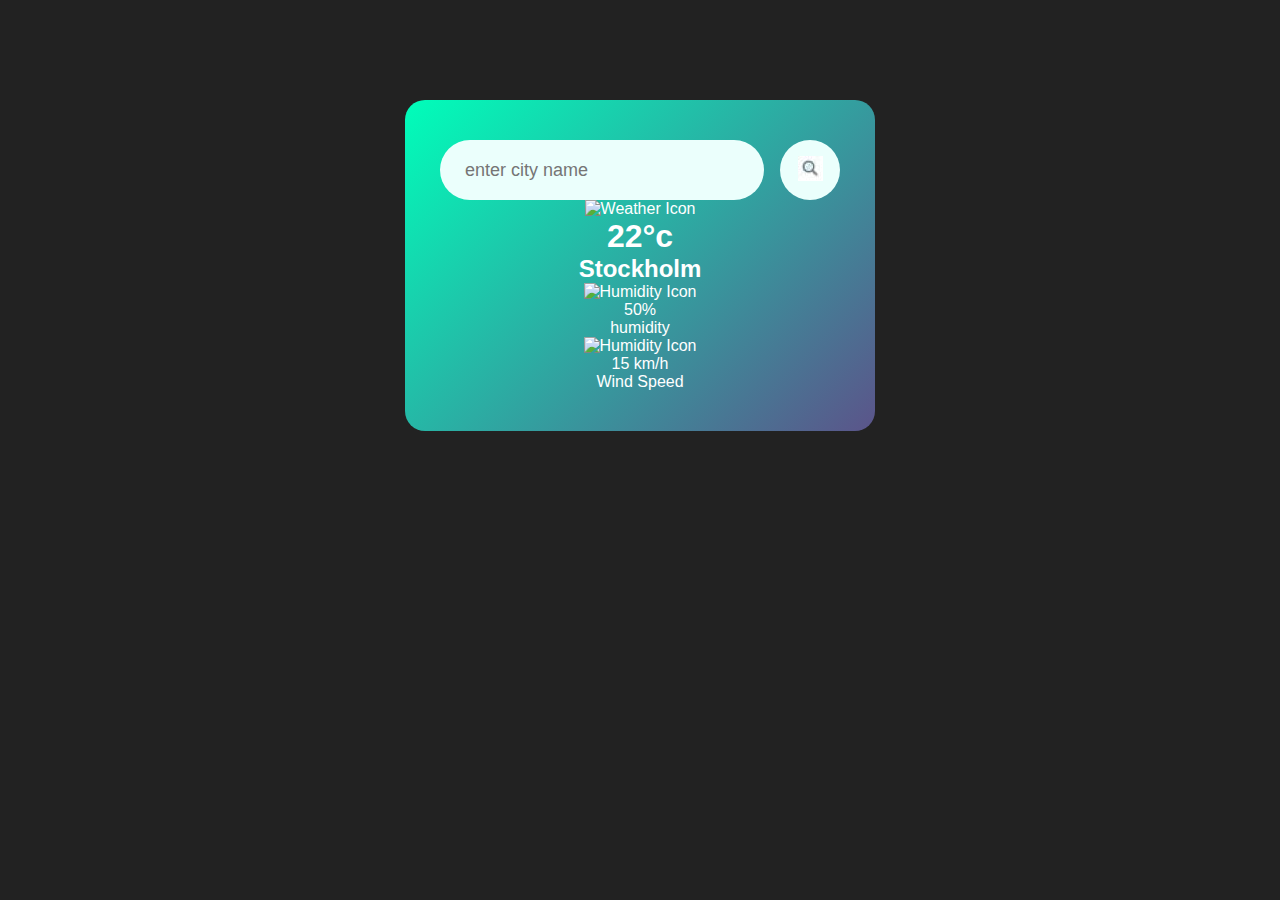
==== index.html @ 050e56a7 "added div section to weather" ====
<!DOCTYPE html>
<html lang="en">
<head>
    <meta charset="UTF-8">
    <meta name="viewport" content="width=device-width, initial-scale=1.0">
    <title>Weather App</title>
    <link rel="stylesheet" href="style.css">
</head>
<body> 
<div class="card">
    <div class="search">
        <input type="text" placeholder="enter city name" spellcheck="false">
        <button> <img src="images/search.jpg"></button>
    </div>
    <div class="weather">
        <img src="images/rain.png" class="weather-icon" alt="Weather Icon">
        <h1 class="temp">22°c</h1>
        <h2 class="city">Stockholm</h2>
        <div class="details">
            <div class="col">
                <img src="images/humidity.png" alt="Humidity Icon">
                <div>
                    <p class="humidity">50%</p> 
                    <p>humidity</p>
                </div>
            </div>
            <div class="col">
                <img src="images/wind.png" alt="Humidity Icon">
                <div>
                    <p class="wind">15 km/h</p> 
                    <p>Wind Speed</p>
                </div>
            </div>
        </div>
    </div>




</body>
</html>
---- style.css ----
*{
    margin: 0;
    padding: 0;
    font-family: 'Poppins', sans-serif;
    box-sizing: border-box;
}

body{
    background: #222;
}

.card{
   width: 90%;
   max-width: 470px;
   background: linear-gradient(135deg, #00feba, #5b548a);
   color: #fff;
   margin: 100px auto 0;
   border-radius: 20px;
   padding: 40px 35px;
   text-align: center;
}

.search{
    width: 100%;
    display: flex;
    align-items: center;
    justify-content: space-between;
}

.search input {
    border: 0;
    outline: 0;
    background: #ebfffc;
    color: #555;
    padding: 10px 25px;
    height: 60px;
    border-radius: 30px;
    flex: 1;
    margin-right: 16px;
    font-size: 18px;
}

.search button{
    border: 0;
    outline: 0;
    background: #ebfffc;
    border-radius: 50%;
    width: 60px;
    height: 60px;
    cursor: pointer;
}
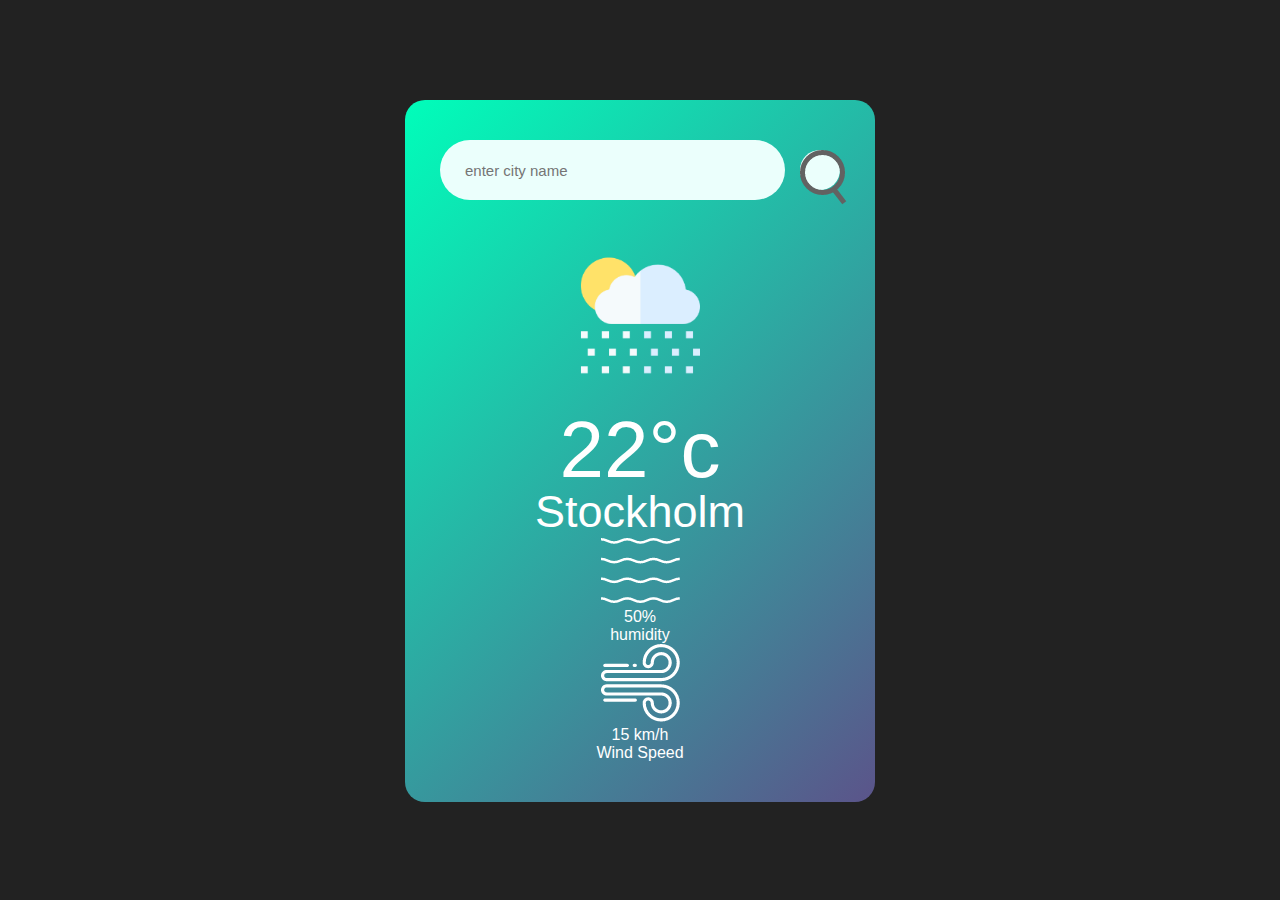
==== commit eb7e8b8d: "design weather h1 & h2" ====
--- a/index.html
+++ b/index.html
@@ -10,22 +10,22 @@
 <div class="card">
     <div class="search">
         <input type="text" placeholder="enter city name" spellcheck="false">
-        <button> <img src="images/search.jpg"></button>
+        <button> <img src="images/search.png"></button>
     </div>
     <div class="weather">
-        <img src="images/rain.png" class="weather-icon" alt="Weather Icon">
+        <img src="images/rain.png" class="weather-icon" alt="weather-icon">
         <h1 class="temp">22°c</h1>
         <h2 class="city">Stockholm</h2>
         <div class="details">
             <div class="col">
-                <img src="images/humidity.png" alt="Humidity Icon">
+                <img src="images/humidity.png" alt="humidity-icon">
                 <div>
                     <p class="humidity">50%</p> 
                     <p>humidity</p>
                 </div>
             </div>
             <div class="col">
-                <img src="images/wind.png" alt="Humidity Icon">
+                <img src="images/wind.png" alt="humidity-icon">
                 <div>
                     <p class="wind">15 km/h</p> 
                     <p>Wind Speed</p>
--- a/style.css
+++ b/style.css
@@ -36,8 +36,8 @@
     height: 60px;
     border-radius: 30px;
     flex: 1;
-    margin-right: 16px;
-    font-size: 18px;
+    margin-right: 15px;
+    font-size: 15px;
 }
 
 .search button{
@@ -45,9 +45,25 @@
     outline: 0;
     background: #ebfffc;
     border-radius: 50%;
-    width: 60px;
-    height: 60px;
+    width: 40px;
+    height: 40px;
     cursor: pointer;
+}
+.weather-icon {
+    width: 170px;
+    margin-top: 30px;
+
+}
+
+.weather h1{
+    font-size: 80px;
+    font-weight: 500;
+}
+
+.weather h2{
+    font-size: 45px;
+    font-weight: 400;
+    margin-top: -10px;
 }
 
 
@@ -65,4 +81,3 @@
 
 
 
-
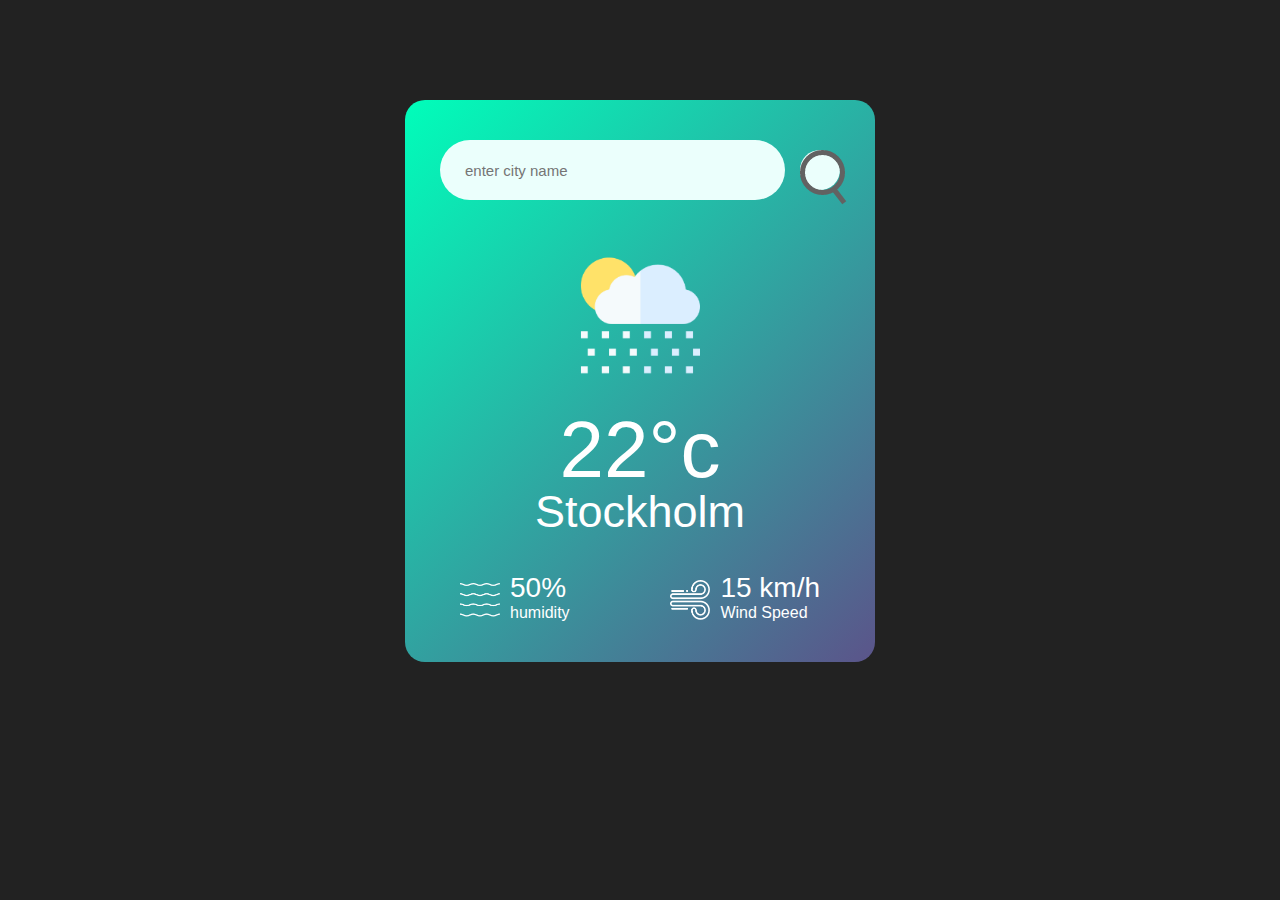
==== commit c2ba8eba: "Update weather info display with fetched data" ====
--- a/index.html
+++ b/index.html
@@ -35,7 +35,22 @@
     </div>
 
 
+<script>
 
+const apiKey = "c18b4c4f9339ad9bb8d503f972a5ec7a";
+const apiUrl = "https://api.openweathermap.org/data/2.5/weather?units=metric&q=bangalore";
+
+async function checkWeather(){
+    const response = await fetch(apiUrl + `&appid=${apiKey}`);
+    var data = await response.json();
+
+    console.log(data);
+
+ }
+
+
+ checkWeather()
+</script>
 
 </body>
 </html>--- a/style.css
+++ b/style.css
@@ -66,6 +66,29 @@
     margin-top: -10px;
 }
 
+.details {
+    display: flex;
+    align-items: center;
+    justify-content: space-between;
+    padding: 0 20px;
+    margin-top: 40px;
+}
+
+.col {
+    display: flex;
+    align-items: center;
+    text-align: left;
+}
+
+.col img{
+    width: 40px;
+    margin-right: 10px;
+}
+
+.humidity, .wind {
+    font-size: 28px;
+    margin-top: -6px;
+}
 
 
 
@@ -81,3 +104,4 @@
 
 
 
+
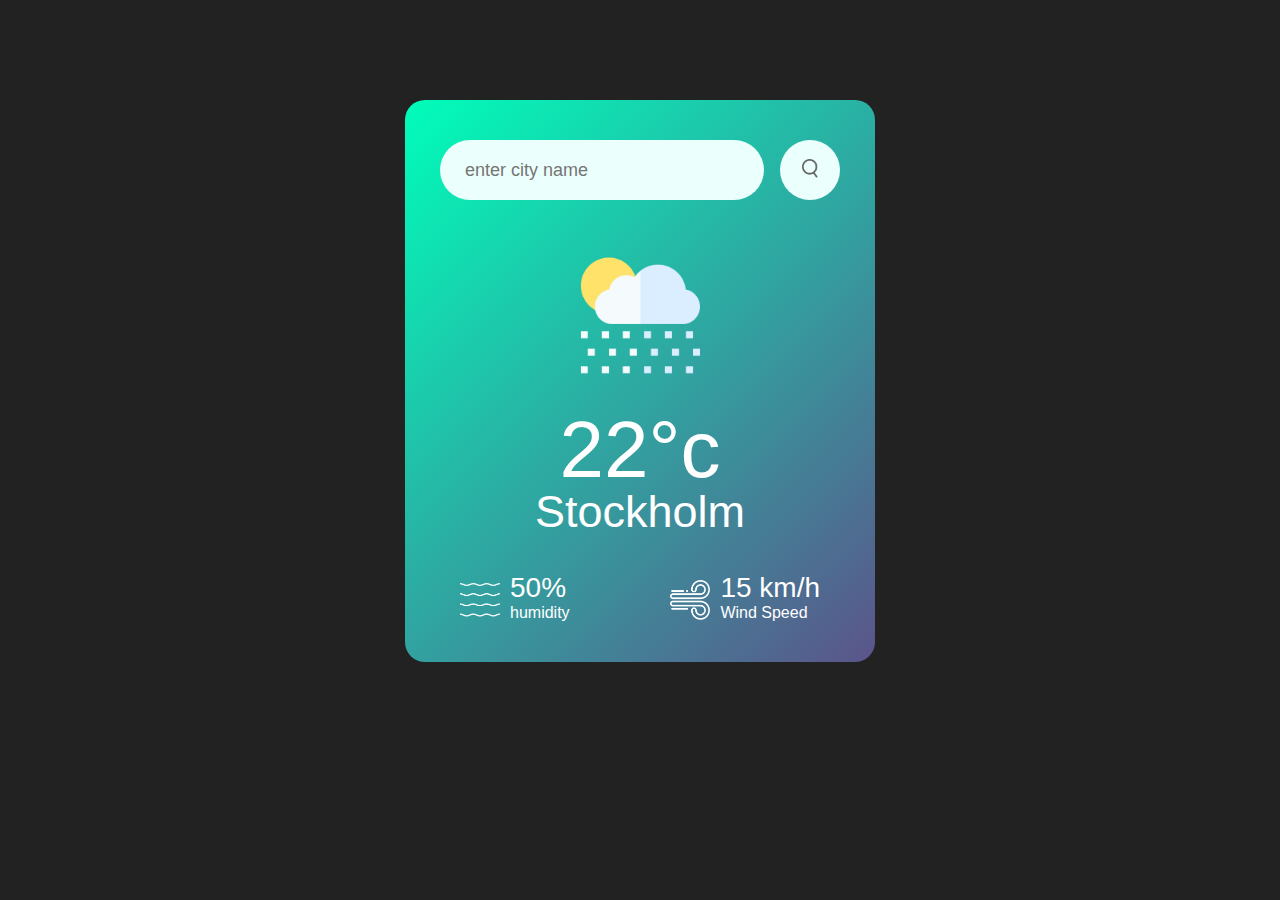
==== commit 6c0f0a5c: "Add dynamic weather icon updates for various weather conditions" ====
--- a/index.html
+++ b/index.html
@@ -38,18 +38,31 @@
 <script>
 
 const apiKey = "c18b4c4f9339ad9bb8d503f972a5ec7a";
-const apiUrl = "https://api.openweathermap.org/data/2.5/weather?units=metric&q=bangalore";
+const apiUrl = "https://api.openweathermap.org/data/2.5/weather?units=metric&q=";
 
-async function checkWeather(){
-    const response = await fetch(apiUrl + `&appid=${apiKey}`);
+const searchBox = document.querySelector(".search input");
+const searchBtn = document.querySelector(".search button");
+const weatherIcon = document.querySelector("weather-icon")
+
+async function checkWeather(city){
+    const response = await fetch(apiUrl + city + `&appid=${apiKey}`);
     var data = await response.json();
 
     console.log(data);
 
+    document.querySelector(".city").innerHTML = data.name;
+    document.querySelector(".temp").innerHTML = Math.round(data.main.temp) + "°c";
+    document.querySelector(".humidity").innerHTML = data.main.humidity + "%";
+    document.querySelector(".wind").innerHTML = data.wind.speed + " km/h";
+
+if(data.weather[0].main == "Clouds") {
+    weatherIcon.src = "images/clouds.png";
+}
+
  }
 
+searchBtn.addEventListener("click", ()=>{checkWeather(searchBox.value);}) 
 
- checkWeather()
 </script>
 
 </body>
--- a/style.css
+++ b/style.css
@@ -36,8 +36,8 @@
     height: 60px;
     border-radius: 30px;
     flex: 1;
-    margin-right: 15px;
-    font-size: 15px;
+    margin-right: 16px;
+    font-size: 18px;
 }
 
 .search button{
@@ -45,10 +45,16 @@
     outline: 0;
     background: #ebfffc;
     border-radius: 50%;
-    width: 40px;
-    height: 40px;
+    width: 60px;
+    height: 60px;
     cursor: pointer;
 }
+
+.search button img {
+    width: 16px;
+    
+}
+
 .weather-icon {
     width: 170px;
     margin-top: 30px;
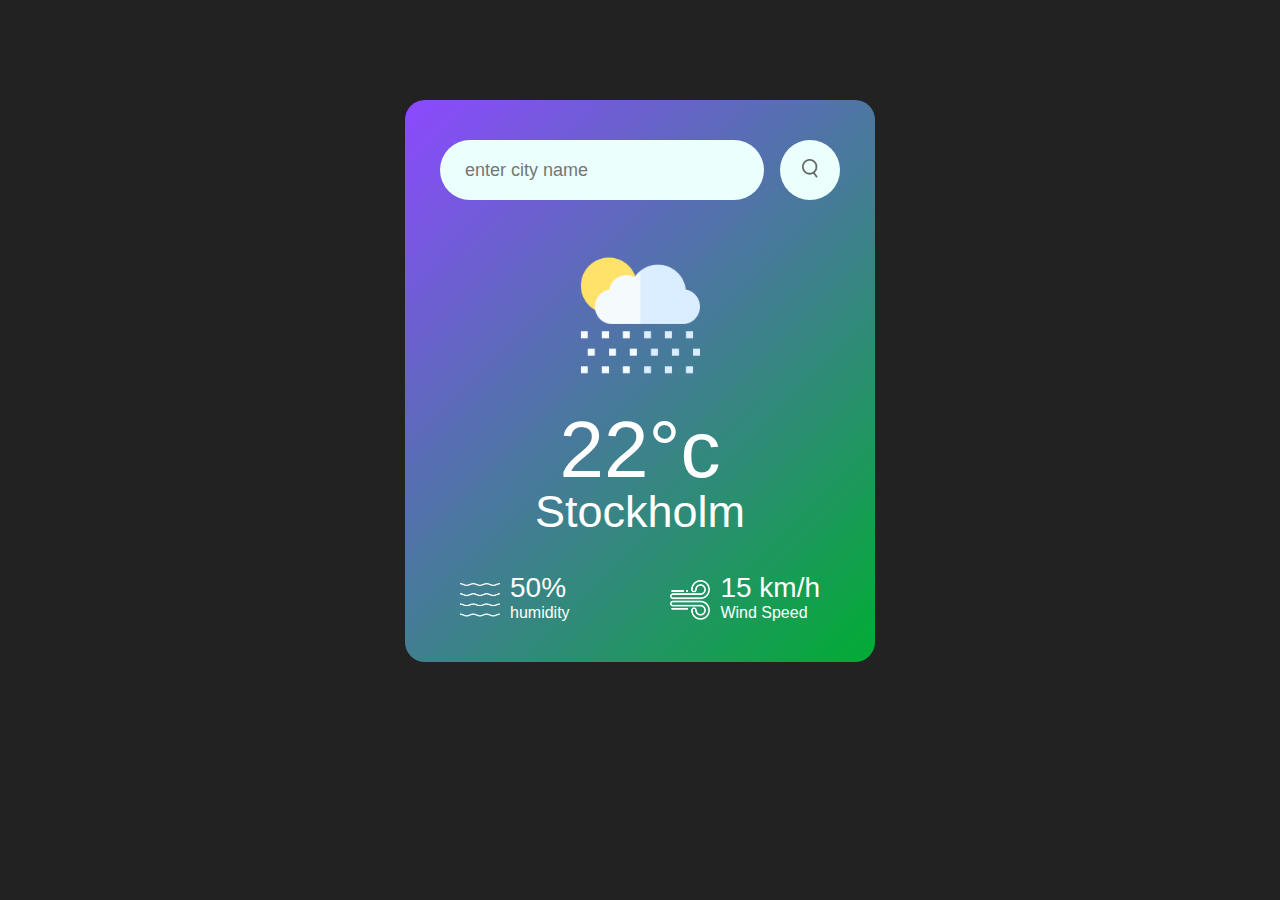
==== commit e4e72677: "change background color" ====
--- a/index.html
+++ b/index.html
@@ -42,7 +42,7 @@
 
 const searchBox = document.querySelector(".search input");
 const searchBtn = document.querySelector(".search button");
-const weatherIcon = document.querySelector("weather-icon")
+const weatherIcon = document.querySelector(".weather-icon")
 
 async function checkWeather(city){
     const response = await fetch(apiUrl + city + `&appid=${apiKey}`);
@@ -55,8 +55,20 @@
     document.querySelector(".humidity").innerHTML = data.main.humidity + "%";
     document.querySelector(".wind").innerHTML = data.wind.speed + " km/h";
 
-if(data.weather[0].main == "Clouds") {
+if(data.weather[0].main == "Clouds"){
     weatherIcon.src = "images/clouds.png";
+} 
+else if(data.weather[0].main == "Clear"){
+    weatherIcon.src = "images/clear.png";
+} 
+    else if(data.weather[0].main == "Rain"){
+    weatherIcon.src = "images/rain.png";
+}
+else if(data.weather[0].main == "Drizzle"){
+    weatherIcon.src = "images/drizzle.png";
+}
+else if(data.weather[0].main == "Mist"){
+    weatherIcon.src = "images/mist.png";
 }
 
  }
--- a/style.css
+++ b/style.css
@@ -12,7 +12,7 @@
 .card{
    width: 90%;
    max-width: 470px;
-   background: linear-gradient(135deg, #00feba, #5b548a);
+   background: linear-gradient(135deg, #8c49ff, #01ac34);
    color: #fff;
    margin: 100px auto 0;
    border-radius: 20px;
@@ -52,7 +52,7 @@
 
 .search button img {
     width: 16px;
-    
+
 }
 
 .weather-icon {
@@ -111,3 +111,4 @@
 
 
 
+
